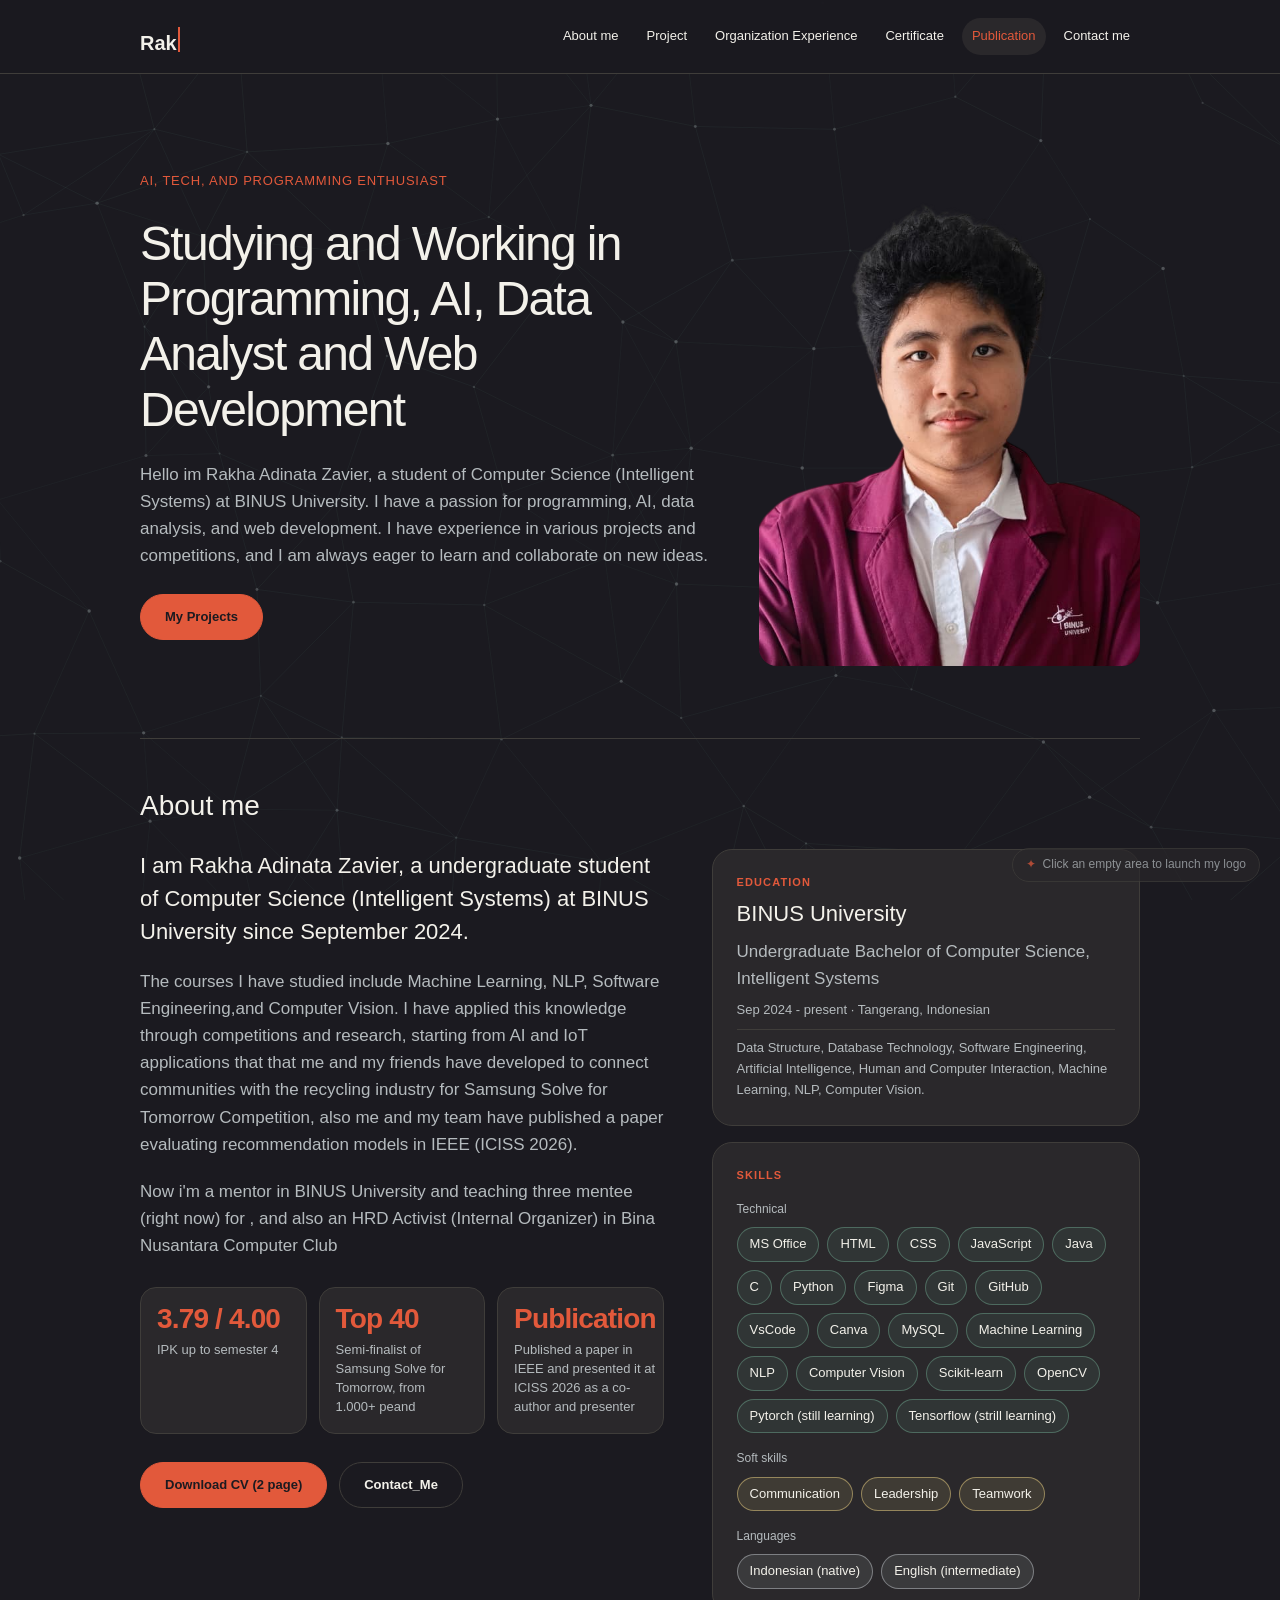
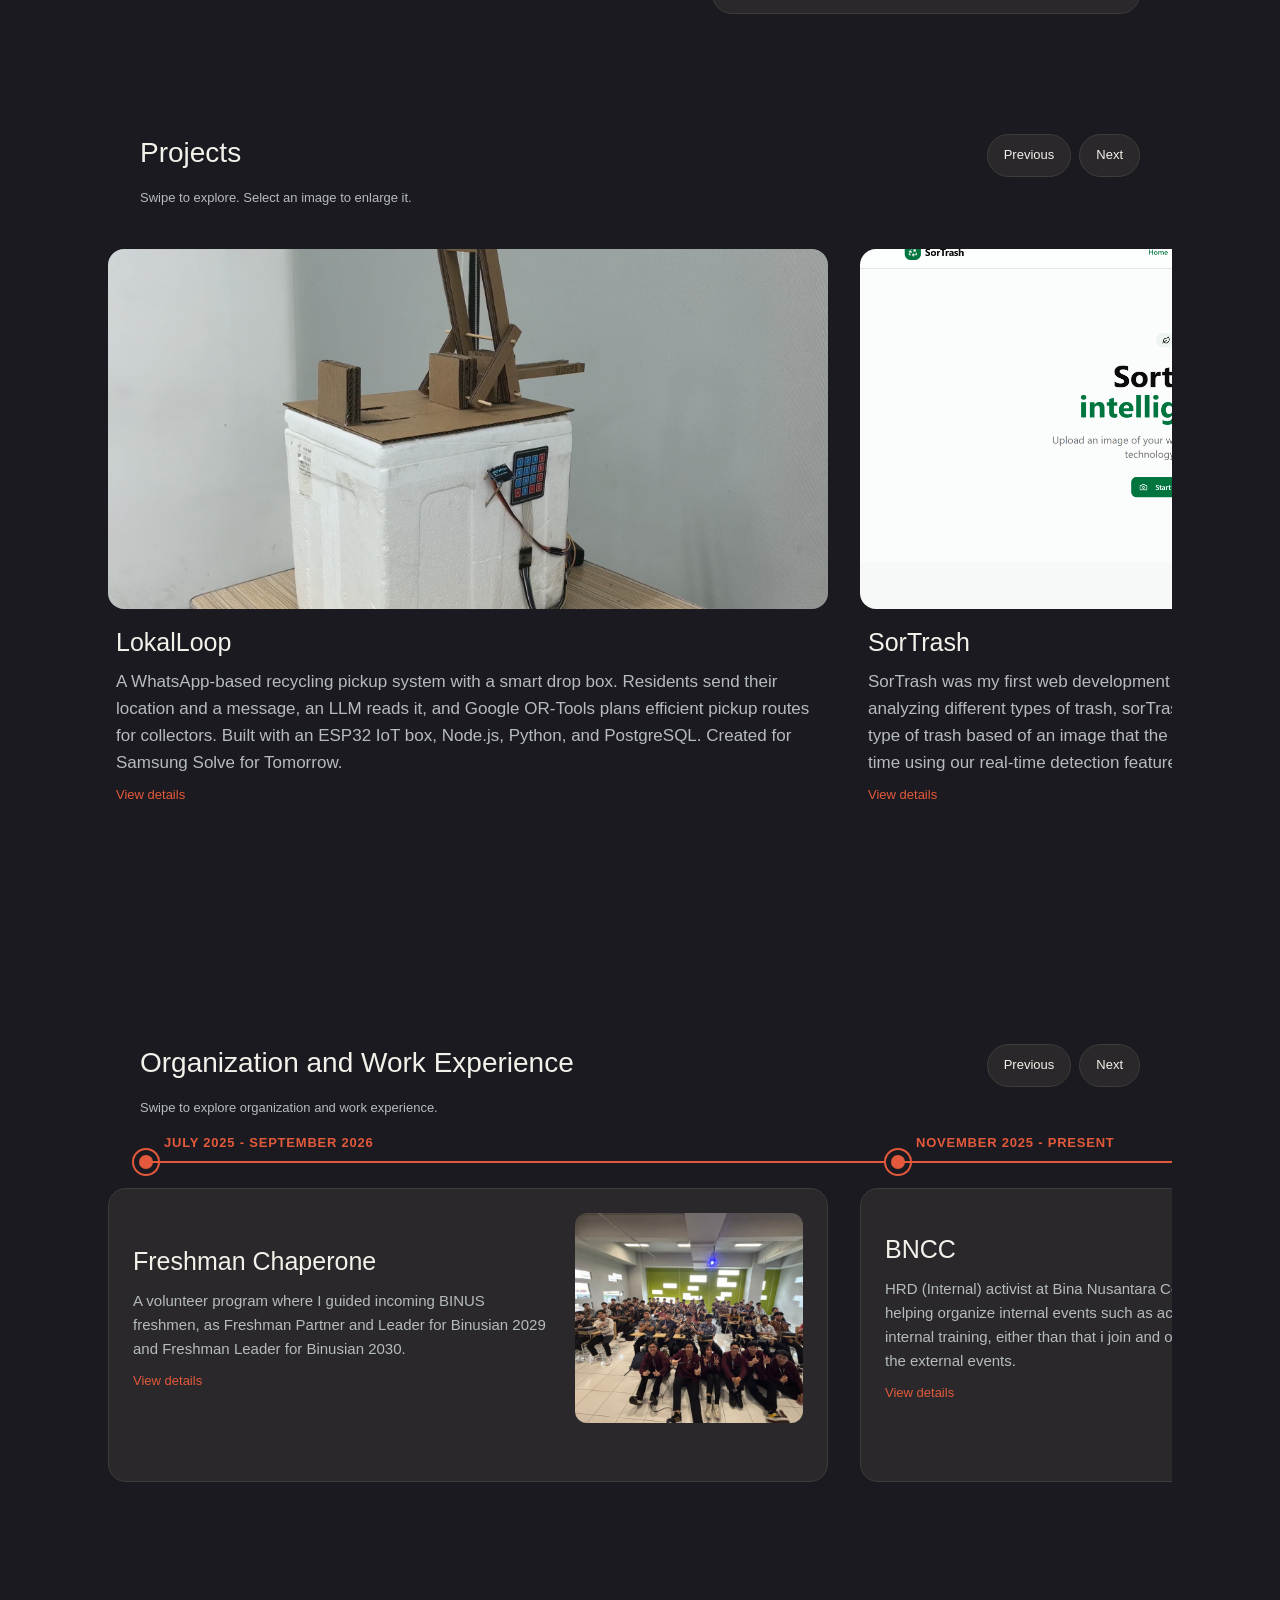
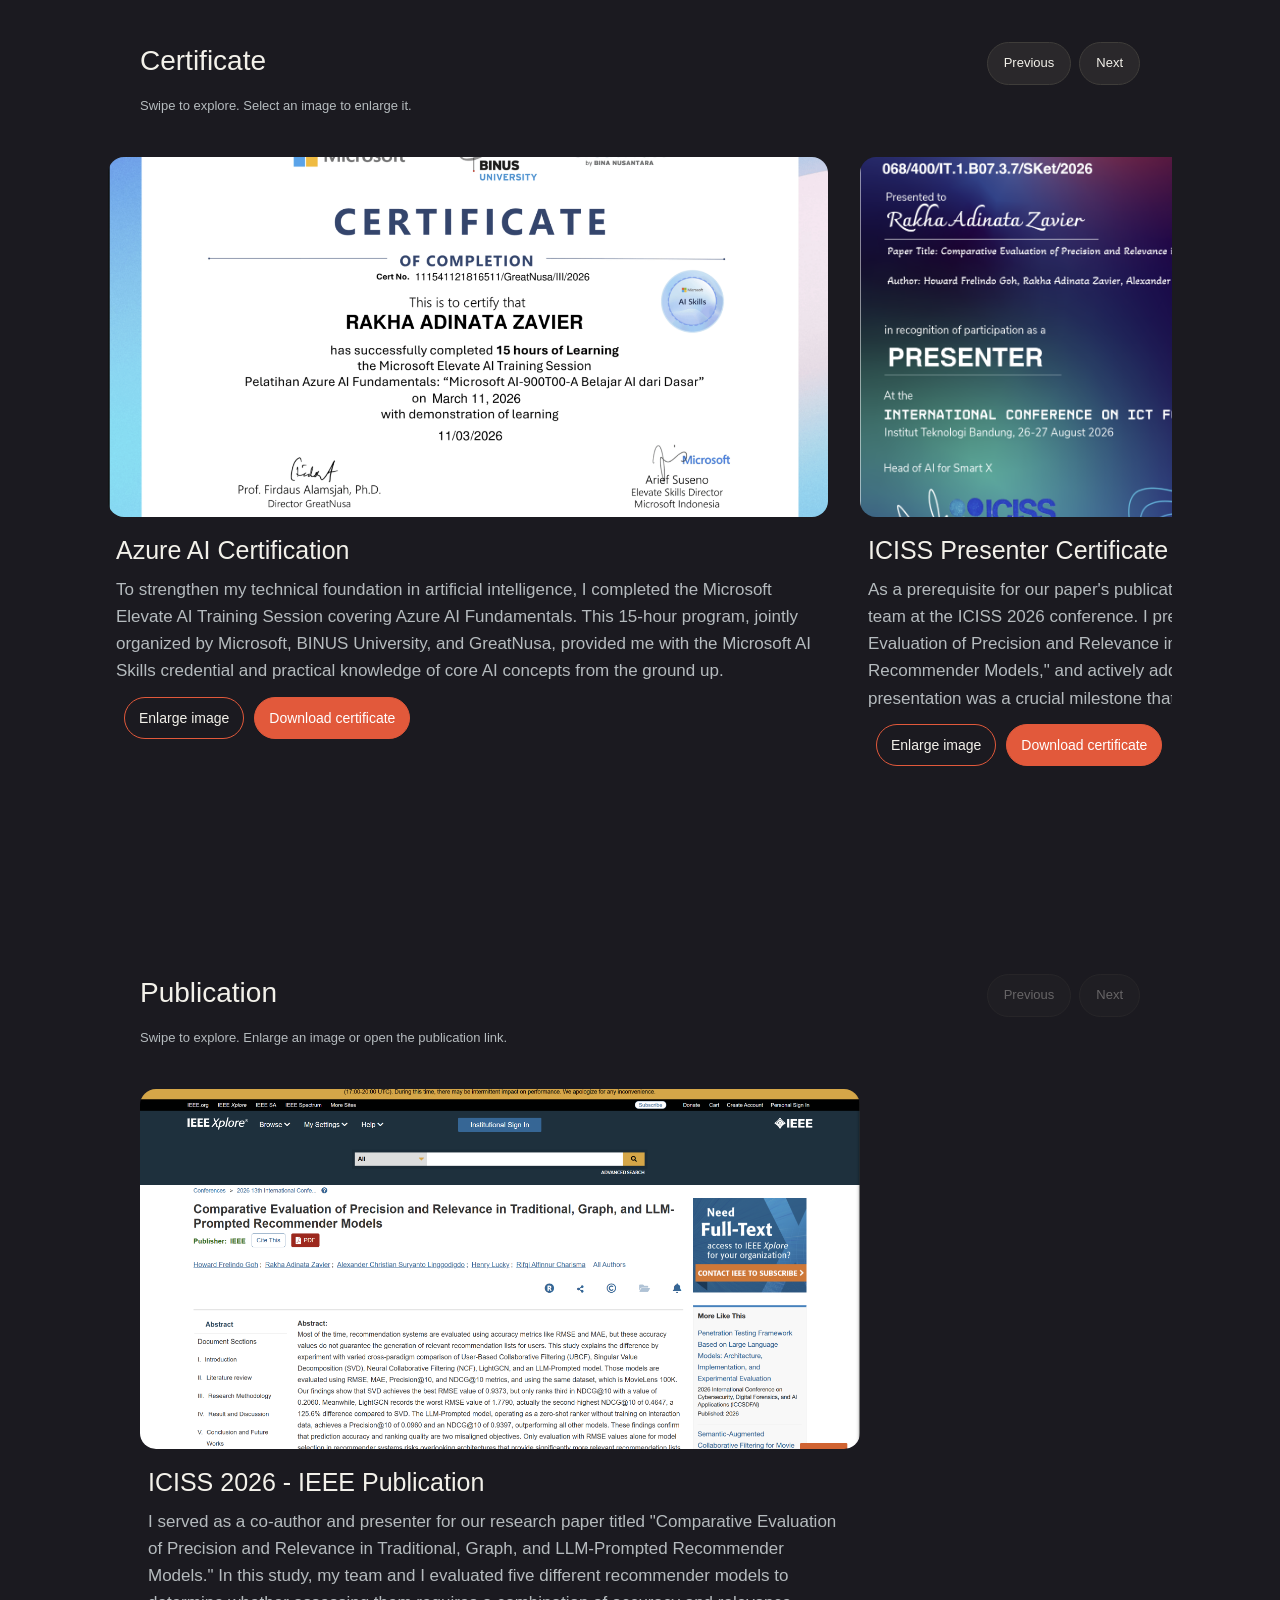
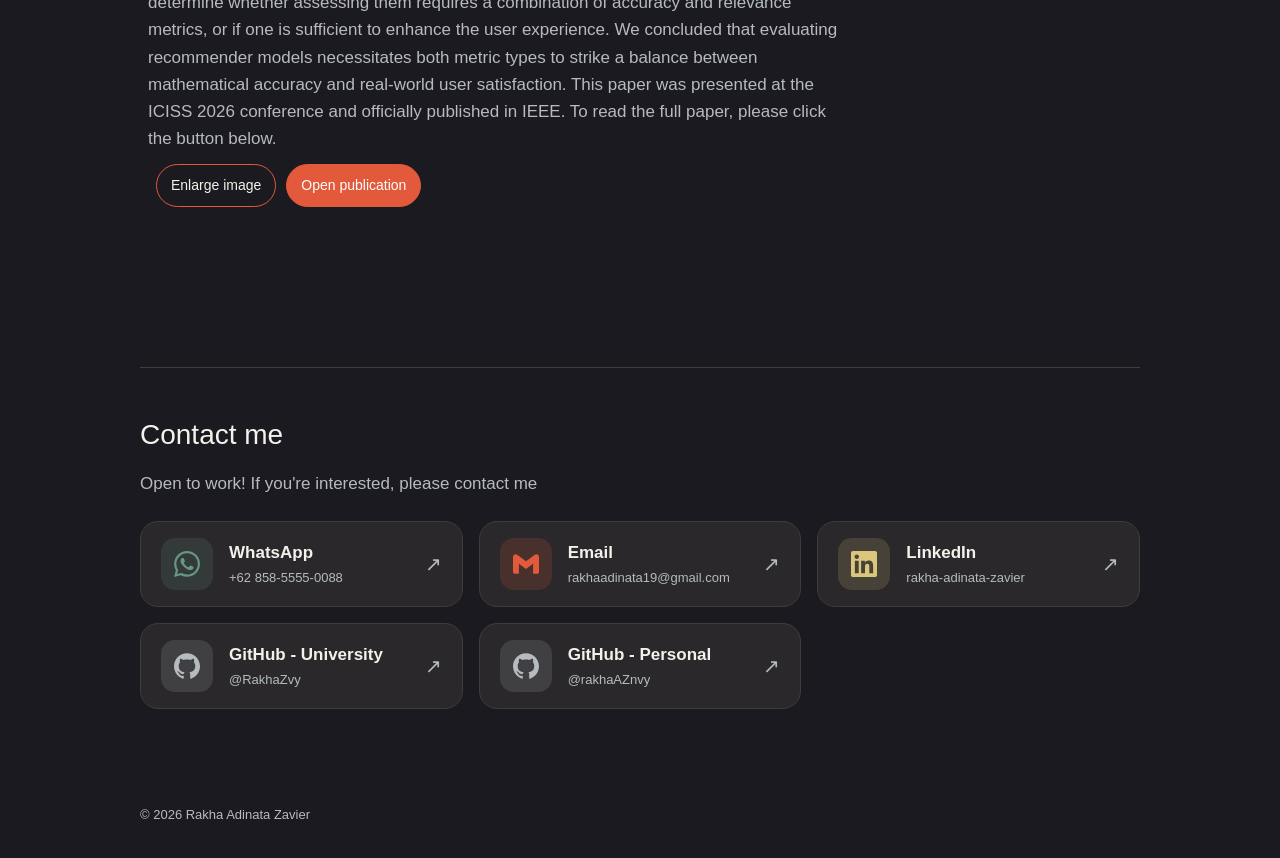
==== index.html @ 75a9d739 "Upload ulang file" ====
﻿<!doctype html>
<html lang="en">
  <head>
    <meta charset="utf-8" />
    <meta name="viewport" content="width=device-width,initial-scale=1" />
    <meta
      name="description"
      content="Frontend developer portfolio featuring projects, organizations, certificates, and publications."
    />
    <meta name="theme-color" content="#1b1a20" />
    <link rel="icon" type="image/png" href="assets/favicon.png" sizes="512x512" />
    <title>Rakha Adinata Zavier - Portfolio</title>
    <script>
      (function () {
        var r = document.documentElement;
        try {
          if (
            sessionStorage.getItem("portfolioLoader") === "1" &&
            !/[?&]loader\b/.test(location.search)
          ) {
            r.classList.add("no-loader");
            return;
          }
        } catch (e) {}
        r.classList.add("is-loading");
      })();
    </script>
    <noscript
      ><style>
        .loader {
          display: none;
        }
      </style></noscript
    >
    <link rel="stylesheet" href="css/index.css" />
    <link rel="stylesheet" href="css/grid-bg.css" />
    <link rel="stylesheet" href="css/loader.css" />
    <link rel="stylesheet" href="css/brand-typing.css" />
    <link rel="stylesheet" href="css/about-contact.css" />
    <link rel="stylesheet" href="css/logo-poof.css" />
    <script src="js/loader.js" defer></script>
    <script src="js/brand-typing.js" defer></script>
    <script src="js/index.js" defer></script>
    <script src="js/logo-poof.js" defer></script>
      <script src="js/neural-bg.js" defer></script>
  </head>
  <body>
    <div id="loader" class="loader" aria-label="Loading page">
      <div class="loader-inner">
        <div
          class="loader-track"
          role="progressbar"
          aria-valuemin="0"
          aria-valuemax="100"
          aria-valuenow="0"
        >
          <div class="loader-cat" aria-hidden="true">
            <svg viewBox="0 0 124 70" xmlns="http://www.w3.org/2000/svg">
              <path
                class="cat-tail"
                d="M26 38 C6 40 4 16 16 12"
                fill="none"
                stroke="#669782"
                stroke-width="7"
                stroke-linecap="round"
              />
        
              <rect
                class="cat-leg leg-a"
                x="34"
                y="48"
                width="7"
                height="20"
                rx="3.5"
                fill="#4a7563"
              />
              <rect
                class="cat-leg leg-b"
                x="72"
                y="48"
                width="7"
                height="20"
                rx="3.5"
                fill="#4a7563"
              />
              <g class="cat-body">
                <rect x="22" y="28" width="62" height="26" rx="13" fill="#669782" />
                <path
                  d="M40 29 v8 M50 29 v10 M60 29 v8"
                  stroke="#4a7563"
                  stroke-width="3"
                  stroke-linecap="round"
                />
                <polygon points="85,22 87,6 98,17" fill="#669782" />
                <polygon points="99,16 109,7 111,25" fill="#669782" />
                <polygon points="88,18 89,11 94,16" fill="#4a7563" />
                <circle cx="96" cy="32" r="15" fill="#669782" />
                <circle cx="101" cy="30" r="2.4" fill="#1b1a20" />
                <circle cx="101.8" cy="29.2" r="0.8" fill="#f3f1ea" />
                <circle cx="109" cy="35" r="1.8" fill="#e2593b" />
                <path
                  d="M108 37 L120 34 M108 39 L120 41"
                  stroke="#669782"
                  stroke-width="1.2"
                  stroke-linecap="round"
                />
              </g>
    
              <rect
                class="cat-leg leg-a"
                x="64"
                y="48"
                width="7"
                height="20"
                rx="3.5"
                fill="#669782"
              />
              <rect
                class="cat-leg leg-b"
                x="26"
                y="48"
                width="7"
                height="20"
                rx="3.5"
                fill="#669782"
              />
            </svg>
          </div>
          <div class="loader-fill"></div>
        </div>
        <p class="loader-meta">
          <span class="loader-text">Please Wait For Something Special</span>
          <span class="loader-percent">0%</span>
        </p>
      </div>
    </div>
    <header class="site-header">
      <nav class="nav container" aria-label="Main navigation">
        <a class="brand" href="index.html">Rakha Adinata Zavier Portfolio</a>
        <div class="nav-links">
          <a href="index.html#about">About me</a><a href="index.html#project">Project</a
          ><a href="index.html#organization">Organization Experience</a
          ><a href="index.html#certificate">Certificate</a
          ><a href="index.html#publication">Publication</a
          ><a href="index.html#contact">Contact me</a>
        </div>
      </nav>
    </header>
    <main class="container">
      <section class="intro">
        <div class="intro-layout">
          <div class="copy">
          <p class="eyebrow">AI, TECH, AND PROGRAMMING ENTHUSIAST</p>
          <h1>Studying and Working in Programming, AI, Data Analyst and Web Development</h1>
          <p>
            Hello im Rakha Adinata Zavier, a student of Computer Science (Intelligent Systems) at BINUS University. I have a passion for programming, AI, data analysis, and web development. I have experience in various projects and competitions, and I am always eager to learn and collaborate on new ideas.
          </p>
          <a class="button primary" href="#project">My Projects</a>
          </div>
          <img class="profile"
              src="assets/Profile.png"
              alt="Portrait of Rakha Adinata Zavier"
              loading="lazy"
              width="1400"
              height="933"
              draggable="false"
            />
        </div>
      </section>
      <section id="about" class="section about reveal">
        <h2>About me</h2>
        <div class="about-grid">
          <div class="about-copy">
            <p class="about-lead">
              I am Rakha Adinata Zavier, a undergraduate student of Computer Science (Intelligent Systems) at
              BINUS University since September 2024.
            </p>
            <p>
              The courses I have studied include Machine Learning, NLP, Software Engineering,and Computer Vision. I have applied this knowledge through competitions and research, starting from AI and IoT applications that
              that me and my friends have developed to connect communities with the recycling industry for Samsung Solve for Tomorrow Competition,
              also me and my team have published a paper evaluating recommendation models in IEEE (ICISS 2026).
            </p>
            <p>
              Now i'm a mentor in BINUS University and teaching three mentee (right now) for , and also an HRD Activist (Internal Organizer) in Bina Nusantara Computer Club
            </p>
            <ul class="about-stats">
              <li><strong>3.79 / 4.00</strong><span>IPK up to semester 4</span></li>
              <li>
                <strong>Top 40</strong
                ><span>Semi-finalist of Samsung Solve for Tomorrow, from 1.000+ peand</span>
              </li>
              <li>
                <strong>Publication</strong><span>Published a paper in IEEE and presented it at ICISS 2026 as a co-author and presenter</span>
              </li>
            </ul>
            <div class="about-actions">
              <a class="button primary" href="https://drive.google.com/file/d/1COvPogqOeuE_ceqVHlHadTnAyLFqrnm8/view?usp=sharing" download
                >Download CV (2 page)</a
              >
              <a class="button" href="#contact">Contact_Me</a>
            </div>
          </div>
          <div class="about-side">
            <article class="about-card">
              <p class="about-card-label">Education</p>
              <h3>BINUS University</h3>
              <p>Undergraduate Bachelor of Computer Science, Intelligent Systems</p>
              <p class="small">Sep 2024 - present · Tangerang, Indonesian</p>
              <p class="small about-courses">
                Data Structure, Database Technology, Software Engineering, Artificial Intelligence,
                Human and Computer Interaction, Machine Learning, NLP, Computer Vision.
              </p>
            </article>
            <article class="about-card">
              <p class="about-card-label">Skills</p>
              <div class="chip-group" style="--c: #669782">
                <p class="chip-title">Technical</p>
                <ul class="chips">
                  <li>MS Office</li>
                  <li>HTML</li>
                  <li>CSS</li>
                  <li>JavaScript</li>
                  <li>Java</li>
                  <li>C</li>
                  <li>Python</li>
                  <li>Figma</li>
                  <li>Git</li>
                  <li>GitHub</li>
                  <li>VsCode</li>
                  <li>Canva</li>
                  <li>MySQL</li>
                  <li>Machine Learning</li>
                  <li>NLP</li>
                  <li>Computer Vision</li>
                  <li>Scikit-learn</li>
                  <li>OpenCV</li>
                  <li>Pytorch (still learning)</li>
                  <li>Tensorflow (strill learning)</li>
                </ul>
              </div>
              <div class="chip-group" style="--c: #dcc57c">
                <p class="chip-title">Soft skills</p>
                <ul class="chips">
                  <li>Communication</li>
                  <li>Leadership</li>
                  <li>Teamwork</li>
                </ul>
              </div>
              <div class="chip-group" style="--c: #b5bbbe">
                <p class="chip-title">Languages</p>
                <ul class="chips">
                  <li>Indonesian (native)</li>
                  <li>English (intermediate)</li>
                </ul>
              </div>
            </article>
          </div>
        </div>
      </section>
      <section id="project" class="section slider reveal" aria-labelledby="project-title">
        <div class="section-heading">
          <div>
            <h2 id="project-title">Projects</h2>
            <p>Swipe to explore. Select an image to enlarge it.</p>
          </div>
          <div class="slider-controls">
            <button type="button" data-direction="-1" aria-label="Previous item in Project">
              Previous</button
            ><button type="button" data-direction="1" aria-label="Next item in Project">
              Next
            </button>
          </div>
        </div>
        <div class="track" tabindex="0" role="region" aria-label="Slider Project">
          <a class="card" href="project/LokalLoop.html"
            ><img
              src="assets/LokalLoop.png"
              alt="LokalLoop prototype smart waste drop box made from a foam cooler, with a keypad and sorting mechanism"
              loading="lazy"
              width="1400"
              height="933"
              draggable="false"
            />
            <div class="card-caption">
              <h3>LokalLoop</h3>
              <p>
                A WhatsApp-based recycling pickup system with a smart drop box. Residents send their location and a message, an LLM reads it, and Google OR-Tools plans efficient pickup routes for collectors. Built with an ESP32 IoT box, Node.js, Python, and PostgreSQL. Created for Samsung Solve for Tomorrow.
              </p>
              <span class="card-link">View details</span>
            </div></a
          ><a class="card" href="project/SorTrash.html"
            ><img
              src="assets/SorTrash.png"
              alt="SorTrash website home screen for its AI-powered waste classification app"
              loading="lazy"
              width="1400"
              height="933"
              draggable="false"
            />
            <div class="card-caption">
              <h3>SorTrash</h3>
              <p>
                SorTrash was my first web development project that uses pretrained AI model (YOLO) for analyzing different types of trash, sorTrash is a web-based application that could detect the type of trash based of an image that the user inputs or takes, and also can detect it in real time using our real-time detection features.
              </p>
              <span class="card-link">View details</span>
            </div></a
          ><a class="card" href="project/VisioAttend.html"
            ><img
              src="./assets/Attendance_System.png"
              alt="VisioAttend attendance system showing a webcam face-recognition window and attendance log"
              loading="lazy"
              width="1400"
              height="933"
              draggable="false"
            />
            <div class="card-caption">
              <h3>VisioAttend</h3>
              <p>
                VisioAttend is a desktop attendance system created for a computer vision course. It registers students, recognizes faces through a webcam, and records daily attendance. 
                It is built with Python, Tkinter, and OpenCV, using Haar Cascade for face detection and LBPH for face recognition.
              </p>
              <span class="card-link">View details</span>
            </div></a
          ><a class="card" href="project/CheckShop.html"
            ><img
              src="./assets/CheckShop.png"
              alt="CheckShop sentiment analysis dashboard showing model predictions and comparison charts"
              loading="lazy"
              width="1400"
              height="933"
              draggable="false"
            />
            <div class="card-caption">
              <h3>CheckShop</h3>
              <p>
                CheckShop was my first project to make a web with many NLP models and analyzing the NLP models to know which one model is the best for CheckShop, CheckShop is an Streamlit 
                website application that analyzes the sentiment of English online shop reviews using four models side by side: Logistic Regression, Naive Bayes, XGBoost, and a fine-tuned BERT. 
                After we analyze the models, the best result came from BERT with a macro F1-score of 94.4%.
              </p>
              <span class="card-link">View details</span>
            </div></a>
        </div>
      </section>
      <section id="organization" class="section slider reveal" aria-labelledby="organization-title">
        <div class="section-heading">
          <div>
            <h2 id="organization-title">Organization and Work Experience</h2>
            <p>Swipe to explore organization and work experience.</p>
          </div>
          <div class="slider-controls">
            <button
              type="button"
              data-direction="-1"
              aria-label="Previous item in Organization Experience"
            >
              Previous</button
            ><button
              type="button"
              data-direction="1"
              aria-label="Next item in Organization Experience"
            >
              Next
            </button>
          </div>
        </div>
        <div class="track org-timeline" tabindex="0" role="region" aria-label="Timeline Organization Experience">
          <a class="card org-entry" href="organization/Chaperone.html">
            <div class="org-entry-content"><span class="org-date">July 2025 - September 2026</span>
              <h3>Freshman Chaperone</h3><p>A volunteer program where I guided incoming BINUS freshmen, as Freshman Partner and
                Leader for Binusian 2029 and Freshman Leader for Binusian 2030.</p><span class="card-link">View details</span></div>
            <img
              src="assets/Freshman_Chaperone.jpeg"
              alt="Freshman Chaperone participants gathered in a classroom"
              loading="lazy"
              width="1400"
              height="933"
              draggable="false"
            />
          <a class="card org-entry" href="organization/BNCC.html">
            <div class="org-entry-content"><span class="org-date">November 2025 - Present</span>
              <h3>BNCC</h3><p>HRD (Internal) activist at Bina Nusantara Computer Club, helping organize internal events such as activist bonding and internal training, either than that i join and organizing some of the external events. </p><span class="card-link">View details</span></div>
            <img
              src="./assets/BNCC.jpg"
              alt="BNCC members gathered outdoors at night"
              loading="lazy"
              width="1400"
              height="933"
              draggable="false"
            />
          </a><a class="card org-entry" href="organization/Events.html">
            <div class="org-entry-content"><span class="org-date">November 2025 - Present</span>
              <h3>BNCC External Events</h3><p>Event committee and hosting work across IIT Challenge, BNCC TechDive, and BNCC TechUp.</p><span class="card-link">View details</span></div>
            <img
              src="/assets/Event.png"
              alt="BNCC event attendees gathered in a university auditorium"
              loading="lazy"
              width="1400"
              height="933"
              draggable="false"
            />
          </a><a class="card org-entry" href="organization/Sclass.html">
            <div class="org-entry-content"><span class="org-date">January 2026 - Present</span>
              <h3>Sclass Computer Science - UREEKA</h3><p>As a selected Computer Science student in the Sclass UREEKA track, I honed my web/app development and soft skills, leveraging this training to actively participate in multiple hackathons.</p><span class="card-link">View details</span></div>
            <img
              src="assets/Sclass.jpeg"
              alt="Sclass Computer Science students working together in a classroom"
              loading="lazy"
              width="1400"
              height="933"
              draggable="false"
            />
          </a><a class="card org-entry" href="organization/Mentor.html">
            <div class="org-entry-content"><span class="org-date">September 2026 - Present</span>
              <h3>Scholarship Mentor</h3><p>I was selected as a Scholarship Mentor at BINUS University, a role that provides me with a scholarship to help cover my tuition fees. Currently, I guide three mentees across various academic disciplines, offering personalized support to help them master specialized courses such as Speech Recognition, Compilation Techniques, and Algorithm and Programming.</p><span class="card-link">View details</span></div>
            <img
              src="assets/Mentor.jpeg"
              alt="Students taking part in a scholarship mentoring session"
              loading="lazy"
              width="1400"
              height="933"
              draggable="false"
            />
          </a>
        </div>
      </section>
      <section id="certificate" class="section slider reveal" aria-labelledby="certificate-title">
        <div class="section-heading">
          <div>
            <h2 id="certificate-title">Certificate</h2>
            <p>Swipe to explore. Select an image to enlarge it.</p>
          </div>
          <div class="slider-controls">
            <button type="button" data-direction="-1" aria-label="Previous item in Certificate">
              Previous</button
            ><button type="button" data-direction="1" aria-label="Next item in Certificate">
              Next
            </button>
          </div>
        </div>
        <div class="track" tabindex="0" role="region" aria-label="Slider Certificate">
          <article class="card certificate-card">
            <button class="certificate-zoom" type="button" aria-label="Enlarge Azure AI certificate image"><img
              src="./assets/AzureAi.png"
              alt="Microsoft Elevate AI Training Session certificate awarded to Rakha Adinata Zavier"
              loading="lazy"
              width="1400"
              height="933"
              draggable="false"
            /></button>
            <div class="card-caption">
              <h3>Azure AI Certification</h3>
              <p>
                To strengthen my technical foundation in artificial intelligence, I completed the Microsoft Elevate AI Training Session covering Azure AI Fundamentals. This 15-hour program, jointly organized by Microsoft, BINUS University, and GreatNusa, provided me with the Microsoft AI Skills credential and practical knowledge of core AI concepts from the ground up.
              </p>
              <div class="publication-actions"><button class="certificate-enlarge" type="button">Enlarge image</button><a class="publication-link" href="assets/Certificate_Azure_AI.pdf" download>Download certificate</a></div>
            </div>
          </article>
          <article class="card certificate-card">
            <button class="certificate-zoom" type="button" aria-label="Enlarge ICISS presenter certificate image"><img
              src="./assets/ICISS_Certificate.png"
              alt="ICISS 2026 certificate of appreciation recognizing Rakha Adinata Zavier as a presenter"
              loading="lazy"
              width="1400"
              height="933"
              draggable="false"
            /></button>
            <div class="card-caption">
              <h3>ICISS Presenter Certificate</h3>
              <p>
                As a prerequisite for our paper's publication, I had the honor of representing my research team at the ICISS 2026 conference. I presented our research paper, titled "Comparative Evaluation of Precision and Relevance in Traditional, Graph, and LLM-Prompted Recommender Models," and actively addressed inquiries during the Q&A session. This presentation was a crucial milestone that led to the successful publication of our work.
              </p>
              <div class="publication-actions"><button class="certificate-enlarge" type="button">Enlarge image</button><a class="publication-link" href="assets/ICISS 2026_Presenter_Certificate_RakhaAdinataZavier.pdf" download>Download certificate</a></div>
            </div>
          </article>
        </div>
      </section>
      <dialog class="certificate-lightbox" aria-label="Enlarged certificate">
        <button class="certificate-lightbox-close" type="button" aria-label="Close enlarged image">×</button>
        <img alt="" />
      </dialog>
      <section id="publication" class="section slider reveal" aria-labelledby="publication-title">
        <div class="section-heading">
          <div>
            <h2 id="publication-title">Publication</h2>
            <p>Swipe to explore. Enlarge an image or open the publication link.</p>
          </div>
          <div class="slider-controls">
            <button type="button" data-direction="-1" aria-label="Previous item in Publication">
              Previous</button
            ><button type="button" data-direction="1" aria-label="Next item in Publication">
              Next
            </button>
          </div>
        </div>
        <div class="track" tabindex="0" role="region" aria-label="Slider Publication">
          <article class="card publication-card">
            <button class="publication-zoom" type="button" aria-label="Enlarge IEEE Xplore publication screenshot"><img
              src="assets/ICISS_Publication.png"
              alt="IEEE Xplore page for the ICISS 2026 recommender models paper"
              loading="lazy"
              width="1400"
              height="933"
              draggable="false"
            /></button>
            <div class="card-caption">
              <h3>ICISS 2026 - IEEE Publication</h3>
              <p>
                I served as a co-author and presenter for our research paper titled "Comparative Evaluation of Precision and Relevance in Traditional, Graph, and LLM-Prompted Recommender Models." In this study, my team and I evaluated five different recommender models to determine whether assessing them requires a combination of accuracy and relevance metrics, or if one is sufficient to enhance the user experience. We concluded that evaluating recommender models necessitates both metric types to strike a balance between mathematical accuracy and real-world user satisfaction. This paper was presented at the ICISS 2026 conference and officially published in IEEE. To read the full paper, please click the button below.
              </p>
              <div class="publication-actions"><button class="publication-enlarge" type="button">Enlarge image</button><a class="publication-link" href="https://ieeexplore.ieee.org/document/11715414">Open publication</a></div>
            </div>
          </article>
        </div>
      </section>
      <section id="contact" class="section contact reveal">
        <h2>Contact me</h2>
        <p>Open to work! If you're interested, please contact me</p>
        <ul class="social-grid">
          <li>
            <a
              class="social"
              style="--c: #669782"
              href="https://wa.me/6285855550088"
              target="_blank"
              rel="noopener noreferrer"
              aria-label="WhatsApp: +62 858-5555-0088"
            >
              <span class="social-icon"
                ><svg viewBox="0 0 24 24" aria-hidden="true" focusable="false">
                  <path
                    d="M17.472 14.382c-.297-.149-1.758-.867-2.03-.967-.273-.099-.471-.148-.67.15-.197.297-.767.966-.94 1.164-.173.199-.347.223-.644.075-.297-.15-1.255-.463-2.39-1.475-.883-.788-1.48-1.761-1.653-2.059-.173-.297-.018-.458.13-.606.134-.133.298-.347.446-.52.149-.174.198-.298.298-.497.099-.198.05-.371-.025-.52-.075-.149-.669-1.612-.916-2.207-.242-.579-.487-.5-.669-.51-.173-.008-.371-.01-.57-.01-.198 0-.52.074-.792.372-.272.297-1.04 1.016-1.04 2.479 0 1.462 1.065 2.875 1.213 3.074.149.198 2.096 3.2 5.077 4.487.709.306 1.262.489 1.694.625.712.227 1.36.195 1.871.118.571-.085 1.758-.719 2.006-1.413.248-.694.248-1.289.173-1.413-.074-.124-.272-.198-.57-.347m-5.421 7.403h-.004a9.87 9.87 0 01-5.031-1.378l-.361-.214-3.741.982.998-3.648-.235-.374a9.86 9.86 0 01-1.51-5.26c.001-5.45 4.436-9.884 9.888-9.884 2.64 0 5.122 1.03 6.988 2.898a9.825 9.825 0 012.893 6.994c-.003 5.45-4.437 9.884-9.885 9.884m8.413-18.297A11.815 11.815 0 0012.05 0C5.495 0 .16 5.335.157 11.892c0 2.096.547 4.142 1.588 5.945L.057 24l6.305-1.654a11.882 11.882 0 005.683 1.448h.005c6.554 0 11.89-5.335 11.893-11.893a11.821 11.821 0 00-3.48-8.413Z"
                  /></svg
              ></span>
              <span class="social-text"
                ><strong>WhatsApp</strong><small>+62 858-5555-0088</small></span
              >
              <span class="social-arrow" aria-hidden="true">↗</span>
            </a>
          </li>
          <li>
            <a
              class="social"
              style="--c: #e2593b"
              href="mailto:rakhaadinata19@gmail.com"
              aria-label="Email: rakhaadinata19@gmail.com"
            >
              <span class="social-icon"
                ><svg viewBox="0 0 24 24" aria-hidden="true" focusable="false">
                  <path
                    d="M24 5.457v13.909c0 .904-.732 1.636-1.636 1.636h-3.819V11.73L12 16.64l-6.545-4.91v9.273H1.636A1.636 1.636 0 0 1 0 19.366V5.457c0-2.023 2.309-3.178 3.927-1.964L5.455 4.64 12 9.548l6.545-4.91 1.528-1.145C21.69 2.28 24 3.434 24 5.457z"
                  /></svg
              ></span>
              <span class="social-text"
                ><strong>Email</strong><small>rakhaadinata19@gmail.com</small></span
              >
              <span class="social-arrow" aria-hidden="true">↗</span>
            </a>
          </li>
          <li>
            <a
              class="social"
              style="--c: #dcc57c"
              href="https://www.linkedin.com/in/rakha-adinata-zavier"
              target="_blank"
              rel="noopener noreferrer"
              aria-label="LinkedIn: rakha-adinata-zavier"
            >
              <span class="social-icon"
                ><svg viewBox="0 0 24 24" aria-hidden="true" focusable="false">
                  <path
                    d="M20.447 20.452h-3.554v-5.569c0-1.328-.027-3.037-1.852-3.037-1.853 0-2.136 1.445-2.136 2.939v5.667H9.351V9h3.414v1.561h.046c.477-.9 1.637-1.85 3.37-1.85 3.601 0 4.267 2.37 4.267 5.455v6.286zM5.337 7.433c-1.144 0-2.063-.926-2.063-2.065 0-1.138.92-2.063 2.063-2.063 1.14 0 2.064.925 2.064 2.063 0 1.139-.925 2.065-2.064 2.065zm1.782 13.019H3.555V9h3.564v11.452zM22.225 0H1.771C.792 0 0 .774 0 1.729v20.542C0 23.227.792 24 1.771 24h20.451C23.2 24 24 23.227 24 22.271V1.729C24 .774 23.2 0 22.222 0h.003z"
                  /></svg
              ></span>
              <span class="social-text"
                ><strong>LinkedIn</strong><small>rakha-adinata-zavier</small></span
              >
              <span class="social-arrow" aria-hidden="true">↗</span>
            </a>
          </li>
          <li>
            <a
              class="social"
              style="--c: #b5bbbe"
              href="https://github.com/RakhaZvy"
              target="_blank"
              rel="noopener noreferrer"
              aria-label="GitHub: @RakhaZvy"
            >
              <span class="social-icon"
                ><svg viewBox="0 0 24 24" aria-hidden="true" focusable="false">
                  <path
                    d="M12 .297c-6.63 0-12 5.373-12 12 0 5.303 3.438 9.8 8.205 11.385.6.113.82-.258.82-.577 0-.285-.01-1.04-.015-2.04-3.338.724-4.042-1.61-4.042-1.61C4.422 18.07 3.633 17.7 3.633 17.7c-1.087-.744.084-.729.084-.729 1.205.084 1.838 1.236 1.838 1.236 1.07 1.835 2.809 1.305 3.495.998.108-.776.417-1.305.76-1.605-2.665-.3-5.466-1.332-5.466-5.93 0-1.31.465-2.38 1.235-3.22-.135-.303-.54-1.523.105-3.176 0 0 1.005-.322 3.3 1.23.96-.267 1.98-.399 3-.405 1.02.006 2.04.138 3 .405 2.28-1.552 3.285-1.23 3.285-1.23.645 1.653.24 2.873.12 3.176.765.84 1.23 1.91 1.23 3.22 0 4.61-2.805 5.625-5.475 5.92.42.36.81 1.096.81 2.22 0 1.606-.015 2.896-.015 3.286 0 .315.21.69.825.57C20.565 22.092 24 17.592 24 12.297c0-6.627-5.373-12-12-12"
                  /></svg
              ></span>
              <span class="social-text"><strong>GitHub - University</strong><small>@RakhaZvy</small></span>
              <span class="social-arrow" aria-hidden="true">↗</span>
            </a>
          </li>
          <li>
            <a
              class="social"
              style="--c: #b5bbbe"
              href="https://github.com/rakhaAZnvy"
              target="_blank"
              rel="noopener noreferrer"
              aria-label="GitHub: @rakhaAZnvy"
            >
              <span class="social-icon"
                ><svg viewBox="0 0 24 24" aria-hidden="true" focusable="false">
                  <path
                    d="M12 .297c-6.63 0-12 5.373-12 12 0 5.303 3.438 9.8 8.205 11.385.6.113.82-.258.82-.577 0-.285-.01-1.04-.015-2.04-3.338.724-4.042-1.61-4.042-1.61C4.422 18.07 3.633 17.7 3.633 17.7c-1.087-.744.084-.729.084-.729 1.205.084 1.838 1.236 1.838 1.236 1.07 1.835 2.809 1.305 3.495.998.108-.776.417-1.305.76-1.605-2.665-.3-5.466-1.332-5.466-5.93 0-1.31.465-2.38 1.235-3.22-.135-.303-.54-1.523.105-3.176 0 0 1.005-.322 3.3 1.23.96-.267 1.98-.399 3-.405 1.02.006 2.04.138 3 .405 2.28-1.552 3.285-1.23 3.285-1.23.645 1.653.24 2.873.12 3.176.765.84 1.23 1.91 1.23 3.22 0 4.61-2.805 5.625-5.475 5.92.42.36.81 1.096.81 2.22 0 1.606-.015 2.896-.015 3.286 0 .315.21.69.825.57C20.565 22.092 24 17.592 24 12.297c0-6.627-5.373-12-12-12"
                  /></svg
              ></span>
              <span class="social-text"><strong>GitHub - Personal</strong><small>@rakhaAZnvy</small></span>
              <span class="social-arrow" aria-hidden="true">↗</span>
            </a>
          </li>
        </ul>
      </section>
    </main>
    <footer class="container footer">© 2026 Rakha Adinata Zavier</footer>
  </body>
</html>
---- css/index.css ----
:root {
  --bg: #1b1a20;
  --surface: #2a282b;
  --text: #f3f1ea;
  --muted: #b5bbbe;
  --accent: #e2593b;
  --line: #3f3d3a;
  --nav-height: 110px;
  color-scheme: dark;
}
* {
  box-sizing: border-box;
}
html {
  scroll-behavior: smooth;
  scroll-padding-top: calc(var(--nav-height) + 24px);
}
body {
  margin: 0;
  background: var(--bg);
  color: var(--text);
  font-family: Arial, Helvetica, sans-serif;
  font-size: 17px;
  line-height: 1.6;
}
a {
  color: inherit;
  text-decoration: none;
}

button {
  font: inherit;
}
img {
  display: block;
  width: 100%;
  object-fit: cover;
}
button,
a {
  -webkit-tap-highlight-color: transparent;
}
a:focus-visible,
button:focus-visible,
.track:focus-visible {
  outline: 2px solid var(--accent);
  outline-offset: 6px;
}
.container {
  width: min(100% - 64px, 1000px);
  margin-inline: auto;
}
.site-header {
  position: sticky;
  top: 0;
  z-index: 20;
  background: rgba(27, 26, 32, 0.96);
  backdrop-filter: blur(18px);
  border-bottom: 1px solid var(--line);
}
.nav {
  display: flex;
  align-items: center;
  justify-content: space-between;
  gap: 24px;
  padding-block: 18px;
}
.brand {
  font-size: 20px;
  white-space: nowrap;
  font-weight: 600;
}
.brand span {
  color: var(--accent);
}
.nav-links {
  display: flex;
  flex-wrap: wrap;
  gap: 4px 8px;
}
.nav-links a {
  padding: 8px 10px;
  font-size: 13px;
  border-radius: 99px;
  transition:
    color 0.2s,
    background 0.2s;
}
.nav-links a:hover,
.nav-links a[aria-current] {
  color: var(--accent);
  background: var(--surface);
}
h1,
h2,
h3,
p {
  margin: 0;
}
h1 {
  font-size: 48px;
  line-height: 1.15;
  font-weight: 500;
  letter-spacing: -0.035em;
}
h2 {
  font-size: 28px;
  font-weight: 500;
  line-height: 1.35;
}
h3 {
  font-size: 25px;
  font-weight: 500;
  line-height: 1.4;
}
p {
  color: var(--muted);
}
.eyebrow {
  font-size: 13px;
  letter-spacing: 0.06em;
  color: var(--accent);
}
.intro {
  padding-block: 72px;
}
.intro .copy {
  min-width: 0;
  display: grid;
  gap: 24px;
}
.intro-layout {
  display: grid;
  grid-template-columns: minmax(0, 1.2fr) minmax(280px, 0.8fr);
  align-items: center;
  gap: 48px;
}
.profile {
  position: relative;
  z-index: 1;
  width: 100%;
  max-height: 520px;
  aspect-ratio: 4 / 5;
  object-fit: cover;
  border-radius: 18px;
  transform: translateY(0) scale(1);
  filter: drop-shadow(0 12px 24px rgba(226, 89, 59, 0));
  transition:
    transform 0.45s cubic-bezier(0.22, 1, 0.36, 1),
    filter 0.45s ease;
}
.profile:hover {
  transform: translateY(-8px) scale(1.025);
  filter: drop-shadow(0 16px 28px rgba(226, 89, 59, 0.3));
}
.button {
  display: inline-flex;
  justify-content: center;
  align-items: center;
  width: fit-content;
  padding: 12px 24px;
  border: 1px solid var(--line);
  border-radius: 99px;
  font-size: 13px;
  font-weight: 600;
  transition:
    transform 0.25s,
    box-shadow 0.25s;
}
.button.primary {
  background: var(--accent);
  border-color: var(--accent);
  color: var(--bg);
}
.button:hover {
  transform: scale(1.04);
  box-shadow: 0 0 18px #e2593b55;
}
.button:active {
  transform: scale(1.015);
}
.section {
  padding-block: 48px 72px;
  scroll-margin-top: 24px;
}
.about {
  border-top: 1px solid var(--line);
  display: grid;
  gap: 24px;
}
.section-heading {
  display: flex;
  align-items: flex-start;
  justify-content: space-between;
  gap: 24px;
}
.section-heading p {
  font-size: 13px;
  margin-top: 16px;
}
.slider-controls {
  display: flex;
  gap: 8px;
  flex-shrink: 0;
}
.slider-controls button {
  color: var(--text);
  background: var(--surface);
  border: 1px solid var(--line);
  border-radius: 99px;
  padding: 10px 16px;
  font-size: 13px;
  cursor: pointer;
  transition: background 0.2s;
}
.slider-controls button:hover {
  background: var(--line);
}
.slider-controls button:disabled {
  opacity: 0.35;
  cursor: not-allowed;
}
.track {
  display: flex;
  gap: 32px;
  overflow-x: auto;
  scroll-snap-type: x mandatory;
  padding: 40px 32px;
  margin: 0 -32px;
  scrollbar-width: thin;
  scrollbar-color: var(--line) transparent;
  cursor: grab;
  overscroll-behavior-x: contain;
  touch-action: pan-x pan-y;
}
.track.dragging {
  cursor: grabbing;
  scroll-snap-type: none;
  scroll-behavior: auto;
  user-select: none;
}
.card {
  flex: 0 0 min(720px, calc(100% - 16px));
  scroll-snap-align: start;
  display: grid;
  align-content: start;
  gap: 16px;
  border-radius: 16px;
  transition:
    transform 0.35s cubic-bezier(0.22, 1, 0.36, 1),
    box-shadow 0.35s;
  transform-origin: center;
}
.certificate-card {
  width: 100%;
  padding: 0;
  border: 0;
  color: inherit;
  background: transparent;
  font: inherit;
  text-align: left;
}
.certificate-card .certificate-zoom {
  display: block;
  width: 100%;
  padding: 0;
  border: 0;
  border-radius: 16px;
  background: transparent;
  cursor: zoom-in;
}
.certificate-card .certificate-zoom img {
  display: block;
  width: 100%;
}
.publication-card {
  min-width: 0;
}
.publication-card .publication-zoom {
  display: block;
  width: 100%;
  padding: 0;
  border: 0;
  border-radius: 16px;
  background: transparent;
  cursor: zoom-in;
}
.publication-card .publication-zoom img {
  display: block;
  width: 100%;
}
.publication-actions {
  display: flex;
  flex-wrap: wrap;
  gap: 10px;
  padding: 4px 8px 24px;
}
.publication-actions button,
.publication-actions a {
  display: inline-flex;
  align-items: center;
  justify-content: center;
  min-height: 40px;
  padding: 9px 14px;
  border: 1px solid var(--accent);
  border-radius: 999px;
  color: var(--text);
  background: transparent;
  font: inherit;
  font-size: 14px;
  text-decoration: none;
  cursor: pointer;
}
.publication-actions .publication-link {
  color: #fff;
  background: var(--accent);
}
.publication-actions button:hover,
.publication-actions a:hover,
.publication-actions button:focus-visible,
.publication-actions a:focus-visible {
  filter: brightness(1.15);
  outline: 2px solid currentColor;
  outline-offset: 3px;
}
.certificate-lightbox {
  position: fixed;
  width: min(94vw, 1400px);
  max-width: none;
  max-height: 94vh;
  padding: 48px 16px 16px;
  border: 1px solid rgba(255,255,255,.2);
  border-radius: 16px;
  color: inherit;
  background: #101010;
}
.certificate-lightbox::backdrop { background: rgba(0,0,0,.88); }
.certificate-lightbox img {
  display: block;
  width: 100%;
  max-height: calc(94vh - 80px);
  object-fit: contain;
}
.certificate-lightbox-close {
  position: absolute;
  top: 8px;
  right: 12px;
  border: 0;
  color: inherit;
  background: transparent;
  font-size: 32px;
  cursor: pointer;
}
.card:hover,
.card:focus-visible {
  transform: scale(1.025);
  box-shadow: 0 0 18px rgba(226, 89, 59, 0.5);
}
.card:active {
  transform: scale(1.015);
  box-shadow: 0 0 18px rgba(226, 89, 59, 0.6);
}
.card img {
  height: 360px;
  border-radius: 16px;
  pointer-events: none;
}
.card-caption {
  display: grid;
  gap: 8px;
  padding: 0 8px 24px;
}
.card-caption p {
  font-size: 17px;
}
.card-link {
  font-size: 13px;
  color: var(--accent);
}
.org-timeline {
  align-items: stretch;
  position: relative;
  padding-top: 70px;
}
.org-entry {
  position: relative;
  flex-basis: min(720px, calc(100% - 16px));
  grid-template-columns: minmax(0, 1fr) minmax(180px, 34%);
  align-items: center;
  gap: 28px;
  padding: 24px;
  border: 1px solid var(--line);
  border-radius: 18px;
  background: var(--surface);
}
.org-entry::before {
  content: "";
  position: absolute;
  top: -39px;
  left: 25px;
  width: 14px;
  height: 14px;
  border: 5px solid var(--bg);
  border-radius: 50%;
  background: var(--accent);
  box-shadow: 0 0 0 2px var(--accent);
}
.org-entry::after {
  content: "";
  position: absolute;
  top: -28px;
  left: 37px;
  width: calc(100% + 32px);
  height: 2px;
  background: var(--accent);
  pointer-events: none;
}
.org-entry:last-child::after { display: none; }
.org-entry-content { display: grid; align-content: center; gap: 10px; }
.org-entry-content p { font-size: 15px; }
.org-entry img { height: 210px; border-radius: 12px; }
.org-date {
  position: absolute;
  top: -56px;
  left: 55px;
  color: var(--accent);
  font-size: 13px;
  font-weight: 700;
  letter-spacing: 0.06em;
  text-transform: uppercase;
}
.contact {
  display: grid;
  gap: 16px;
  border-top: 1px solid var(--line);
}
.contact-email {
  font-size: 24px;
  overflow-wrap: anywhere;
  color: var(--accent);
}
.small {
  font-size: 13px;
}
.footer {
  padding-block: 24px 32px;
  color: var(--muted);
  font-size: 13px;
}
.detail {
  padding-block: 56px 72px;
  display: grid;
  gap: 24px;
}
.detail-cover {
  height: 440px;
  border-radius: 16px;
}
.detail-body {
  display: grid;
  gap: 24px;
  margin-block: 16px;
}
.detail-body h2 {
  margin-top: 16px;
}
.detail-body p {
  max-width: 100%;
}
.reveal {
  opacity: 1;
  transform: none;
}
.motion-ready .reveal {
  opacity: 0;
  transform: translateY(24px);
  transition:
    opacity 0.4s,
    transform 0.4s;
}
.motion-ready .reveal.is-visible {
  opacity: 1;
  transform: none;
  transition-duration: 0.7s;
  transition-timing-function: cubic-bezier(0.22, 1, 0.36, 1);
}
@media (max-width: 1000px) {
  .nav {
    align-items: flex-start;
    flex-direction: column;
    gap: 8px;
  }
  h1 {
    font-size: 38px;
  }
  .detail-cover {
    height: 360px;
  }
}
@media (max-width: 600px) {
  .container {
    width: calc(100% - 40px);
  }
  .nav {
    padding-block: 12px;
  }
  .nav-links {
    gap: 2px;
  }
  .nav-links a {
    font-size: 12px;
    padding: 6px 8px;
  }
  .intro {
    padding-block: 48px;
  }
  .intro-layout {
    grid-template-columns: 1fr;
    gap: 32px;
  }
  .profile {
    width: min(100%, 420px);
    max-height: 360px;
    aspect-ratio: 4 / 3;
    justify-self: center;
  }
  h1 {
    font-size: 30px;
  }
  h2 {
    font-size: 26px;
  }
  h3 {
    font-size: 23px;
  }
  .section {
    padding-block: 40px 48px;
  }
  .section-heading {
    flex-direction: column;
    gap: 16px;
  }
  .track {
    gap: 24px;
    padding: 32px 20px;
    margin: 0 -20px;
  }
  .card {
    flex-basis: calc(100% - 8px);
  }
  .card img {
    height: 220px;
  }
  .org-entry { grid-template-columns: 1fr; gap: 18px; padding: 18px; }
  .org-entry::before { left: 19px; }
  .org-entry::after { left: 31px; width: calc(100% + 24px); }
  .org-date { left: 49px; top: -56px; }
  .org-entry img { height: 180px; grid-row: 1; }
  .detail {
    padding-block: 32px 48px;
  }
  .detail-cover {
    height: 240px;
  }
  .contact-email {
    font-size: 20px;
  }
}
@media (prefers-reduced-motion: reduce) {
  html {
    scroll-behavior: auto;
  }
  *,
  *::before,
  *::after {
    transition: none !important;
    animation: none !important;
  }
  .motion-ready .reveal {
    opacity: 1;
    transform: none;
  }
  .card:hover,
  .card:active,
  .button:hover,
  .profile:hover {
    transform: none;
  }
}
---- css/grid-bg.css ----
:root {
  --neural-bg: #1b1a20;
}

html {
  min-height: 100%;
  background: var(--neural-bg);
}

body {
  position: relative;
  isolation: isolate;
  min-height: 100vh;
  background: transparent !important;
}

.neural-background {
  position: fixed;
  inset: 0;
  z-index: -1;
  width: 100%;
  height: 100%;
  pointer-events: none;
}

@media (prefers-reduced-motion: reduce) {
  .neural-background {
    opacity: 0.65;
  }
}
---- css/loader.css ----
/* Loading screen — kucing hijau yang jalan mengisi progress bar */
html.is-loading {
  overflow: hidden;
}
html.no-loader .loader {
  display: none;
}

.loader {
  position: fixed;
  inset: 0;
  z-index: 9999;
  display: grid;
  place-items: center;
  background: var(--bg, #1b1a20);
  color: var(--text, #f3f1ea);
  transition:
    opacity 0.6s ease,
    visibility 0.6s ease;
}
.loader.done {
  opacity: 0;
  visibility: hidden;
  pointer-events: none;
}

/* Grid latar loader (sama dengan background situs) */
.loader::before {
  content: "";
  position: absolute;
  inset: 0;
  pointer-events: none;
  background-image:
    linear-gradient(rgba(181, 187, 190, 0.07) 1px, transparent 1px),
    linear-gradient(90deg, rgba(181, 187, 190, 0.07) 1px, transparent 1px);
  background-size: 56px 56px;
  -webkit-mask-image: radial-gradient(ellipse 80% 70% at 50% 50%, #000 20%, transparent 100%);
  mask-image: radial-gradient(ellipse 80% 70% at 50% 50%, #000 20%, transparent 100%);
  animation: loader-grid 14s linear infinite;
}

.loader-inner {
  position: relative;
  display: grid;
  gap: 14px;
  justify-items: center;
  width: 100%;
}

.loader-track {
  position: relative;
  width: min(420px, 74vw);
  height: 10px;
  margin-top: 56px; /* ruang untuk kucing di atas bar */
  border: 1px solid var(--line, #3f3d3a);
  border-radius: 999px;
  background: var(--surface, #2a282b);
}
.loader-fill {
  width: calc(var(--p, 0) * 1%);
  height: 100%;
  border-radius: inherit;
  background: var(--accent, #e2593b);
  box-shadow: 0 0 14px rgba(226, 89, 59, 0.55);
}

/* Kucing */
.loader-cat {
  position: absolute;
  bottom: calc(100% - 2px);
  left: calc(var(--p, 0) * 1%);
  width: 96px;
  transform: translateX(-45%);
  will-change: left;
}
.loader-cat svg {
  display: block;
  width: 100%;
  height: auto;
  overflow: visible;
}

.cat-body {
  animation: cat-bob 0.25s ease-in-out infinite alternate;
}
.cat-tail {
  transform-origin: 26px 38px;
  animation: cat-tail 0.6s ease-in-out infinite alternate;
}
.cat-leg {
  transform-box: fill-box;
  transform-origin: 50% 8%;
}
.leg-a {
  animation: cat-step 0.5s ease-in-out infinite alternate;
}
.leg-b {
  animation: cat-step 0.5s ease-in-out infinite alternate-reverse;
}

.loader-meta {
  display: flex;
  justify-content: space-between;
  gap: 16px;
  width: min(420px, 74vw);
  margin: 0;
  color: var(--muted, #b5bbbe);
  font-size: 14px;
  letter-spacing: 0.04em;
}
.loader-percent {
  color: var(--accent, #e2593b);
  font-variant-numeric: tabular-nums;
}
.loader-text.is-ready {
  color: var(--accent, #e2593b);
  animation: loader-ready 0.55s cubic-bezier(0.22, 1, 0.36, 1) both;
}

html.page-entering .site-header {
  animation: page-enter-down 0.65s cubic-bezier(0.22, 1, 0.36, 1) both;
}
html.page-entering body > main {
  animation: page-enter-up 0.8s 0.08s cubic-bezier(0.22, 1, 0.36, 1) both;
}
html.page-entering body > .footer {
  animation: page-enter-up 0.65s 0.16s cubic-bezier(0.22, 1, 0.36, 1) both;
}

@keyframes loader-ready {
  from {
    opacity: 0;
    transform: translateY(10px) scale(0.92);
  }
  to {
    opacity: 1;
    transform: translateY(0) scale(1);
  }
}
@keyframes page-enter-down {
  from {
    opacity: 0;
    transform: translateY(-14px);
  }
  to {
    opacity: 1;
    transform: translateY(0);
  }
}
@keyframes page-enter-up {
  from {
    opacity: 0;
    transform: translateY(18px);
  }
  to {
    opacity: 1;
    transform: translateY(0);
  }
}

@keyframes cat-step {
  from {
    transform: rotate(-30deg);
  }
  to {
    transform: rotate(30deg);
  }
}
@keyframes cat-bob {
  from {
    transform: translateY(0);
  }
  to {
    transform: translateY(-2px);
  }
}
@keyframes cat-tail {
  from {
    transform: rotate(-10deg);
  }
  to {
    transform: rotate(12deg);
  }
}
@keyframes loader-grid {
  to {
    background-position: 56px 56px;
  }
}

@media (prefers-reduced-motion: reduce) {
  html.page-entering .site-header,
  html.page-entering body > main,
  html.page-entering body > .footer,
  .loader-text.is-ready {
    animation: none;
  }
  .loader::before,
  .cat-body,
  .cat-tail,
  .cat-leg {
    animation: none;
  }
  .loader {
    transition-duration: 0.2s;
  }
}
---- css/brand-typing.css ----
.brand-typed-name {
  display: inline-block;
  overflow: hidden;
  vertical-align: bottom;
  font-style: normal;
  white-space: nowrap;
}
.brand-typed-content {
  display: block;
  overflow: hidden;
  height: 1.25em;
  border-right: 2px solid var(--accent);
  font-weight: inherit;
  white-space: nowrap;
  animation: brand-caret 0.75s steps(1, end) infinite;
}
@keyframes brand-caret {
  50% {
    border-color: transparent;
  }
}
@media (prefers-reduced-motion: reduce) {
  .brand-typed-content {
    animation: none;
  }
}
---- css/about-contact.css ----
/* About me (dari CV) + Contact dengan ikon sosial media */

/* ---------- About ---------- */
.about-grid {
  display: grid;
  grid-template-columns: minmax(0, 1.1fr) minmax(0, 0.9fr);
  gap: 48px;
  align-items: start;
}
.about-copy {
  display: grid;
  gap: 20px;
}
.about-lead {
  font-size: 22px;
  line-height: 1.5;
  color: var(--text);
}
.about-stats {
  display: grid;
  grid-template-columns: repeat(3, minmax(0, 1fr));
  gap: 12px;
  margin: 8px 0 0;
  padding: 0;
  list-style: none;
}
.about-stats li {
  display: grid;
  gap: 6px;
  align-content: start;
  padding: 16px;
  border: 1px solid var(--line);
  border-radius: 16px;
  background: var(--surface);
  transition:
    transform 0.3s cubic-bezier(0.22, 1, 0.36, 1),
    border-color 0.3s;
}
.about-stats li:hover {
  transform: translateY(-4px);
  border-color: var(--accent);
}
.about-stats strong {
  font-size: 28px;
  line-height: 1.1;
  letter-spacing: -0.03em;
  color: var(--accent);
}
.about-stats span {
  font-size: 13px;
  line-height: 1.45;
  color: var(--muted);
}
.about-actions {
  display: flex;
  flex-wrap: wrap;
  gap: 12px;
  margin-top: 8px;
}
.about-side {
  display: grid;
  gap: 16px;
}
.about-card {
  display: grid;
  gap: 8px;
  padding: 24px;
  border: 1px solid var(--line);
  border-radius: 20px;
  background: var(--surface);
}
.about-card-label {
  font-size: 11px;
  font-weight: 600;
  letter-spacing: 0.1em;
  text-transform: uppercase;
  color: var(--accent);
}
.about-card h3 {
  font-size: 22px;
}
.about-courses {
  padding-top: 8px;
  border-top: 1px solid var(--line);
}
.chip-group {
  display: grid;
  gap: 8px;
  margin-top: 8px;
}
.chip-title {
  font-size: 12px;
  color: var(--muted);
}
.chips {
  display: flex;
  flex-wrap: wrap;
  gap: 8px;
  margin: 0;
  padding: 0;
  list-style: none;
}
.chips li {
  padding: 6px 12px;
  border: 1px solid color-mix(in srgb, var(--c) 55%, transparent);
  border-radius: 99px;
  background: color-mix(in srgb, var(--c) 12%, transparent);
  color: var(--text);
  font-size: 13px;
  transition:
    background 0.25s,
    color 0.25s,
    transform 0.25s;
}
.chips li:hover {
  background: var(--c);
  color: var(--bg);
  transform: translateY(-2px);
}

/* ---------- Contact ---------- */
.social-grid {
  display: grid;
  grid-template-columns: repeat(auto-fit, minmax(260px, 1fr));
  gap: 16px;
  margin: 8px 0 0;
  padding: 0;
  list-style: none;
}
.social {
  display: flex;
  align-items: center;
  gap: 16px;
  padding: 16px 20px;
  border: 1px solid var(--line);
  border-radius: 18px;
  background: var(--surface);
  transition:
    transform 0.35s cubic-bezier(0.22, 1, 0.36, 1),
    border-color 0.3s,
    box-shadow 0.35s;
}
.social:hover,
.social:focus-visible {
  transform: translateY(-5px);
  border-color: var(--c);
  box-shadow: 0 10px 30px color-mix(in srgb, var(--c) 28%, transparent);
}
.social-icon {
  display: grid;
  place-items: center;
  flex-shrink: 0;
  width: 52px;
  height: 52px;
  border-radius: 14px;
  background: color-mix(in srgb, var(--c) 16%, transparent);
  color: var(--c);
  transition:
    background 0.3s,
    color 0.3s,
    transform 0.35s cubic-bezier(0.22, 1, 0.36, 1);
}
.social-icon svg {
  width: 26px;
  height: 26px;
  fill: currentColor;
}
.social:hover .social-icon {
  background: var(--c);
  color: var(--bg);
  transform: rotate(-8deg) scale(1.06);
}
.social-text {
  display: grid;
  min-width: 0;
  gap: 2px;
}
.social-text strong {
  font-size: 17px;
  font-weight: 600;
}
.social-text small {
  font-size: 13px;
  color: var(--muted);
  overflow-wrap: anywhere;
}
.social-arrow {
  margin-left: auto;
  color: var(--muted);
  font-size: 20px;
  transition:
    transform 0.3s,
    color 0.3s;
}
.social:hover .social-arrow {
  color: var(--c);
  transform: translate(3px, -3px);
}

@media (max-width: 1000px) {
  .about-grid {
    grid-template-columns: minmax(0, 1fr);
    gap: 32px;
  }
}
@media (max-width: 600px) {
  .about-lead {
    font-size: 19px;
  }
  .about-stats {
    grid-template-columns: minmax(0, 1fr);
  }
  .about-stats li {
    grid-template-columns: 92px minmax(0, 1fr);
    align-items: center;
    gap: 12px;
  }
  .social-grid {
    grid-template-columns: minmax(0, 1fr);
  }
}
@media (prefers-reduced-motion: reduce) {
  .about-stats li:hover,
  .chips li:hover,
  .social:hover,
  .social:hover .social-icon,
  .social:hover .social-arrow {
    transform: none;
  }
}
---- css/logo-poof.css ----
.logo-poof-hint {
  position: fixed;
  z-index: 90;
  right: 20px;
  bottom: 18px;
  padding: 8px 13px;
  border: 1px solid #3f3d3a;
  border-radius: 999px;
  background: #2a282bef;
  color: #b5bbbe;
  font: 12px/1.3 Arial, Helvetica, sans-serif;
  pointer-events: none;
  opacity: 0.72;
}
.logo-poof-hint::before {
  content: "✦";
  margin-right: 7px;
  color: #e2593b;
}
.logo-poof {
  position: fixed;
  z-index: 100;
  width: 92px;
  height: 92px;
  pointer-events: none;
  transform: translate(-50%, -50%);
  animation: logo-flight var(--flight-time) cubic-bezier(0.42, 0, 0.58, 1) forwards;
  will-change: transform, opacity;
}
.logo-poof img {
  position: absolute;
  z-index: 1;
  inset: 0;
  width: 100%;
  height: 100%;
  object-fit: contain;
  filter: drop-shadow(0 5px 14px rgba(226, 89, 59, 0.62));
  animation: logo-spin var(--flight-time) linear forwards;
}
.logo-poof-ring {
  position: absolute;
  z-index: 0;
  inset: 18%;
  border: 3px solid rgba(255, 194, 116, 0.9);
  border-radius: 50%;
  box-shadow: 0 0 18px rgba(226, 89, 59, 0.65);
  animation: ring-burst 560ms ease-out forwards;
}
.logo-poof-smoke {
  position: absolute;
  top: 50%;
  left: 50%;
  width: 42px;
  height: 42px;
  border-radius: 50%;
  background: radial-gradient(circle, rgba(246, 239, 229, 0.8), rgba(195, 187, 184, 0.48) 48%, rgba(226, 89, 59, 0.2) 70%, transparent 78%);
  filter: blur(6px);
  opacity: 0;
  transform: translate(-50%, -50%) scale(0.2);
  animation: smoke-poof 980ms ease-out var(--smoke-delay) forwards;
}
.logo-poof-spark {
  position: absolute;
  top: 50%;
  left: 50%;
  width: 9px;
  height: 15px;
  background: linear-gradient(#fff2bb, #f08a48);
  clip-path: polygon(50% 0, 66% 36%, 100% 50%, 65% 64%, 50% 100%, 35% 64%, 0 50%, 35% 36%);
  filter: drop-shadow(0 0 5px #f08a48);
  opacity: 0;
  animation: spark-burst 720ms ease-out var(--spark-delay) forwards;
}
@keyframes logo-flight {
  0% {
    opacity: 0;
    transform: translate(-50%, -50%) scale(0.2);
  }
  10% {
    opacity: 1;
    transform: translate(-50%, -50%) scale(1.05);
  }
  19% {
    opacity: 1;
    transform: translate(calc(-50% + var(--dx-short)), calc(-50% + var(--dy-short))) scale(1);
  }
  96% {
    opacity: 1;
  }
  100% {
    opacity: 0;
    transform: translate(calc(-50% + var(--dx)), calc(-50% + var(--dy))) scale(0.58);
  }
}
@keyframes logo-spin {
  0% {
    transform: scale(0.15) rotate(-35deg);
  }
  9% {
    transform: scale(1.28) rotate(130deg);
  }
  16% {
    transform: scale(0.96) rotate(245deg);
  }
  21% {
    transform: scale(1) rotate(360deg);
  }
  100% {
    transform: scale(0.5) rotate(var(--spin));
  }
}
@keyframes ring-burst {
  0% {
    opacity: 1;
    transform: scale(0.25);
  }
  100% {
    opacity: 0;
    transform: scale(2.6);
  }
}
@keyframes smoke-poof {
  0% {
    opacity: 0;
    transform: translate(-50%, -50%) scale(0.2);
  }
  22% {
    opacity: 0.85;
  }
  100% {
    opacity: 0;
    transform: translate(calc(-50% + var(--smoke-x)), calc(-50% + var(--smoke-y))) scale(var(--smoke-size));
  }
}
@keyframes spark-burst {
  0% {
    opacity: 0;
    transform: translate(-50%, -50%) scale(0.2) rotate(0);
  }
  18% {
    opacity: 1;
  }
  100% {
    opacity: 0;
    transform: translate(calc(-50% + var(--spark-x)), calc(-50% + var(--spark-y))) scale(0.35) rotate(240deg);
  }
}
@media (prefers-reduced-motion: reduce) {
  .logo-poof,
  .logo-poof-hint {
    display: none;
  }
}
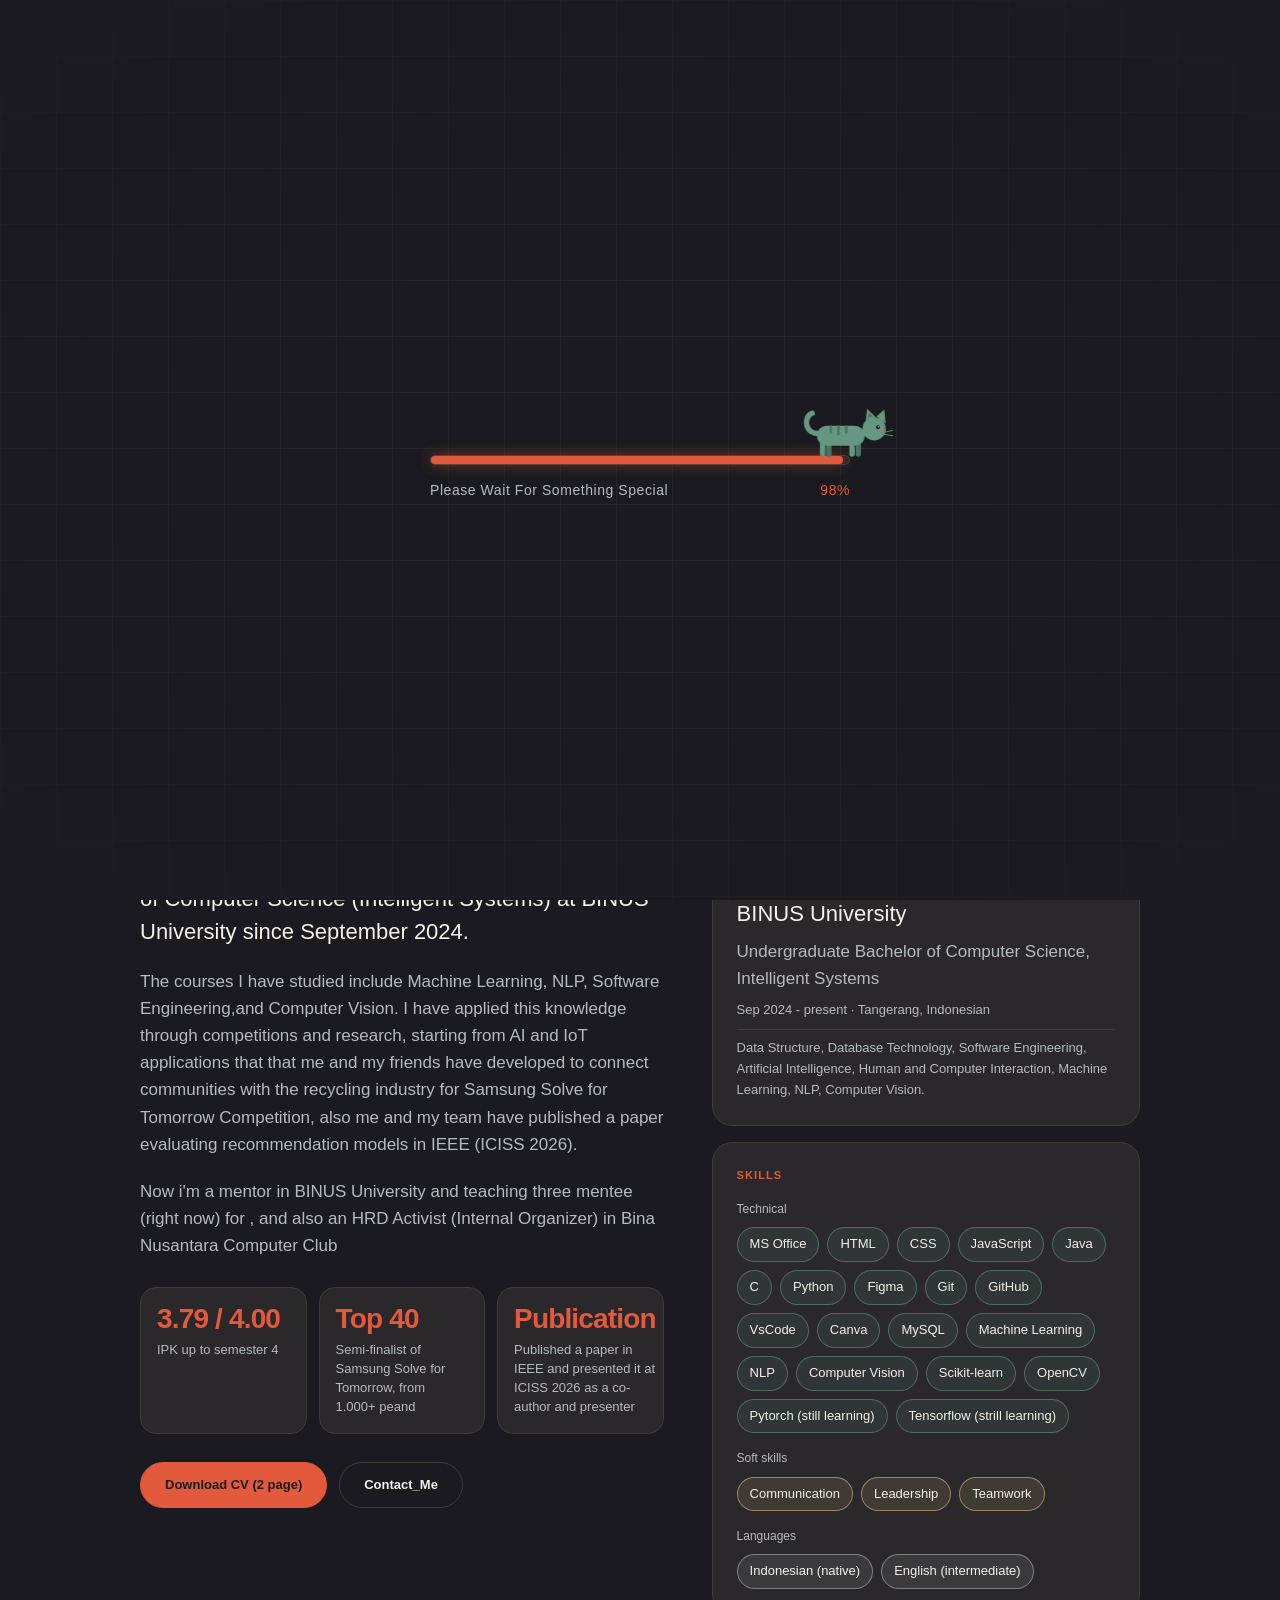
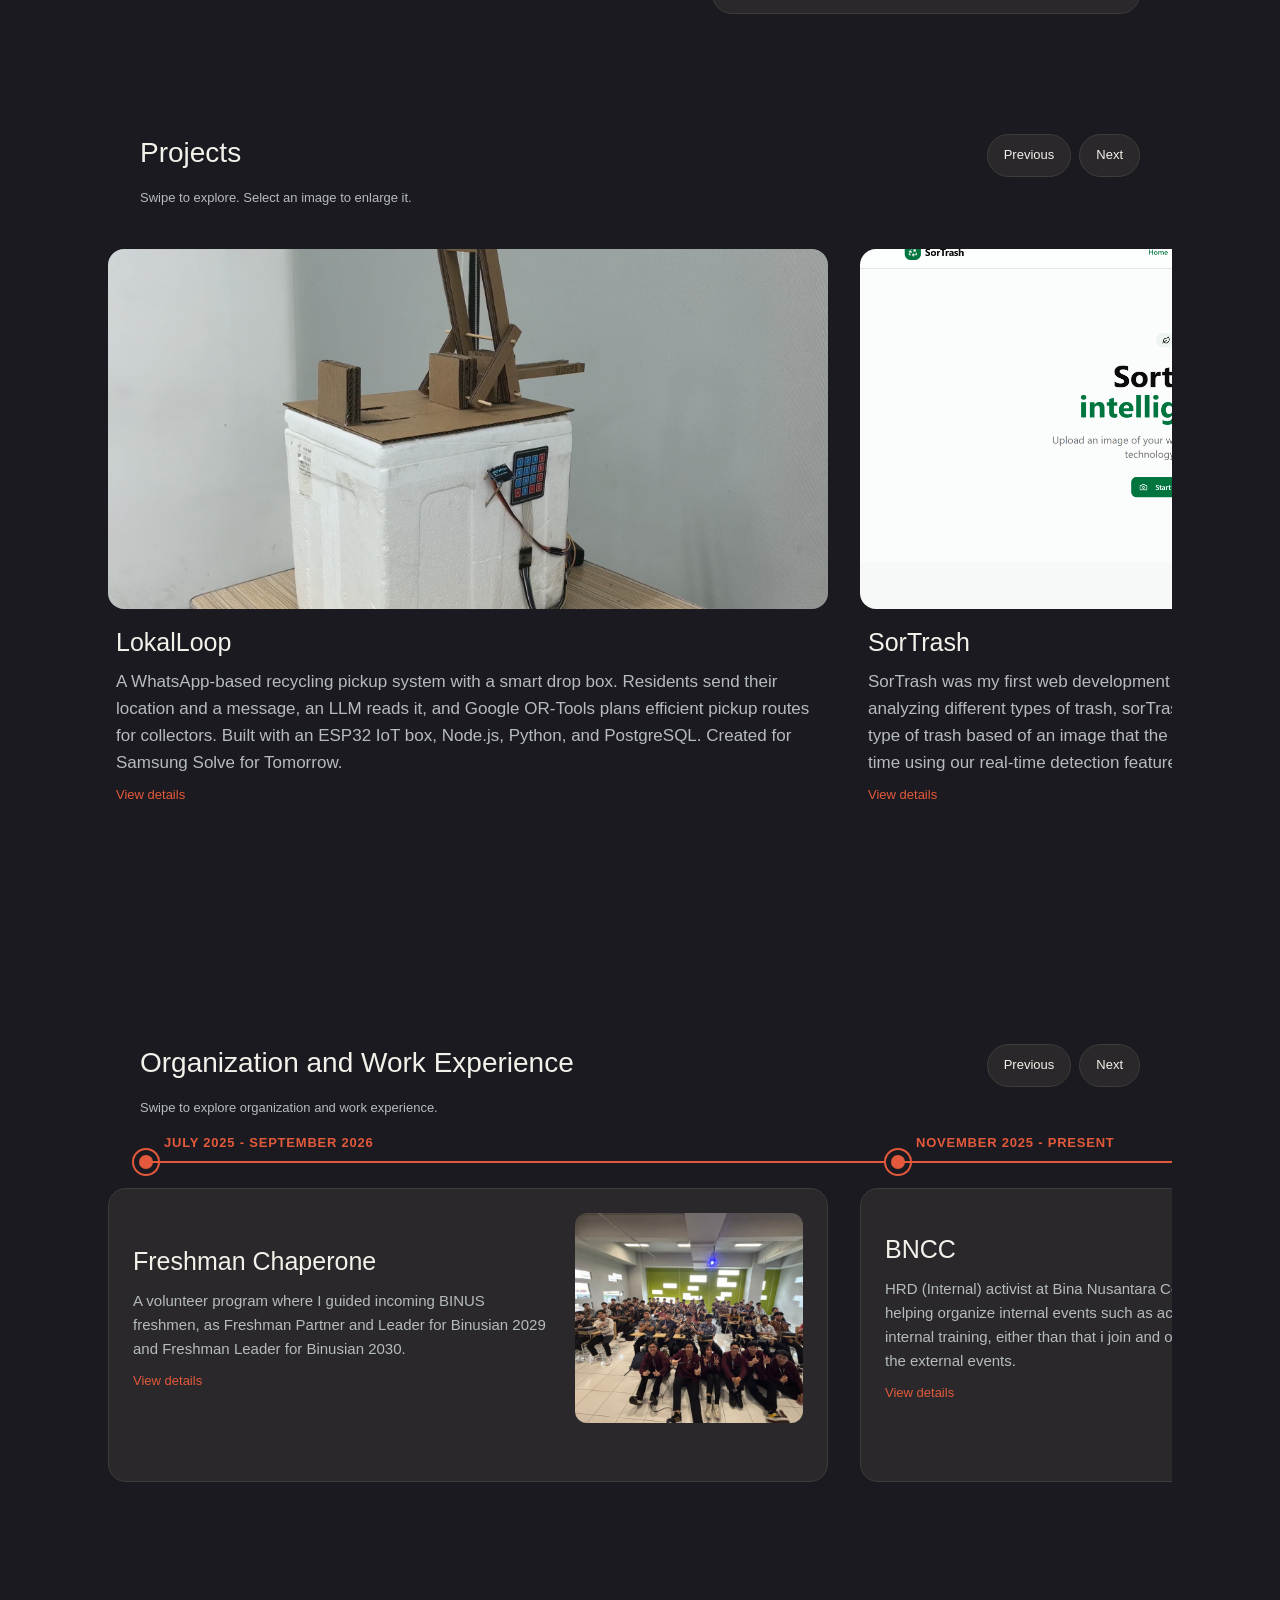
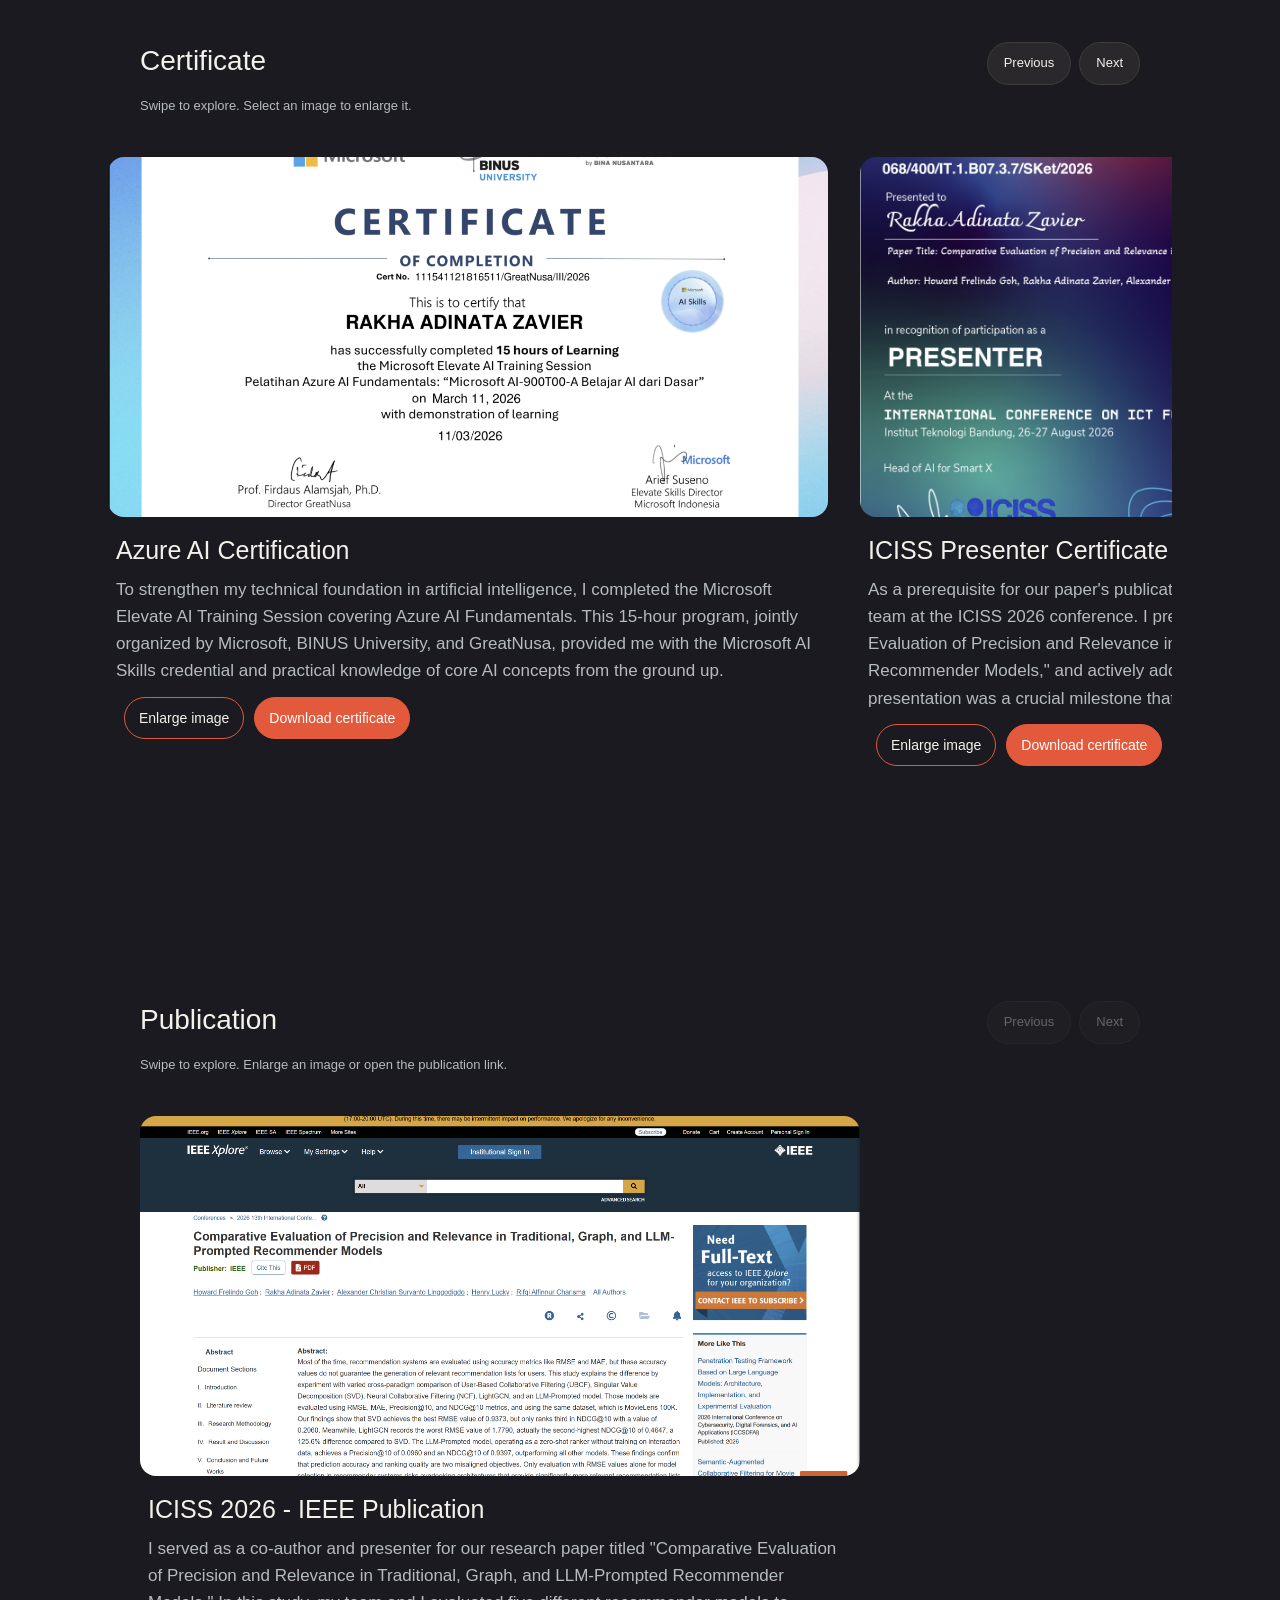
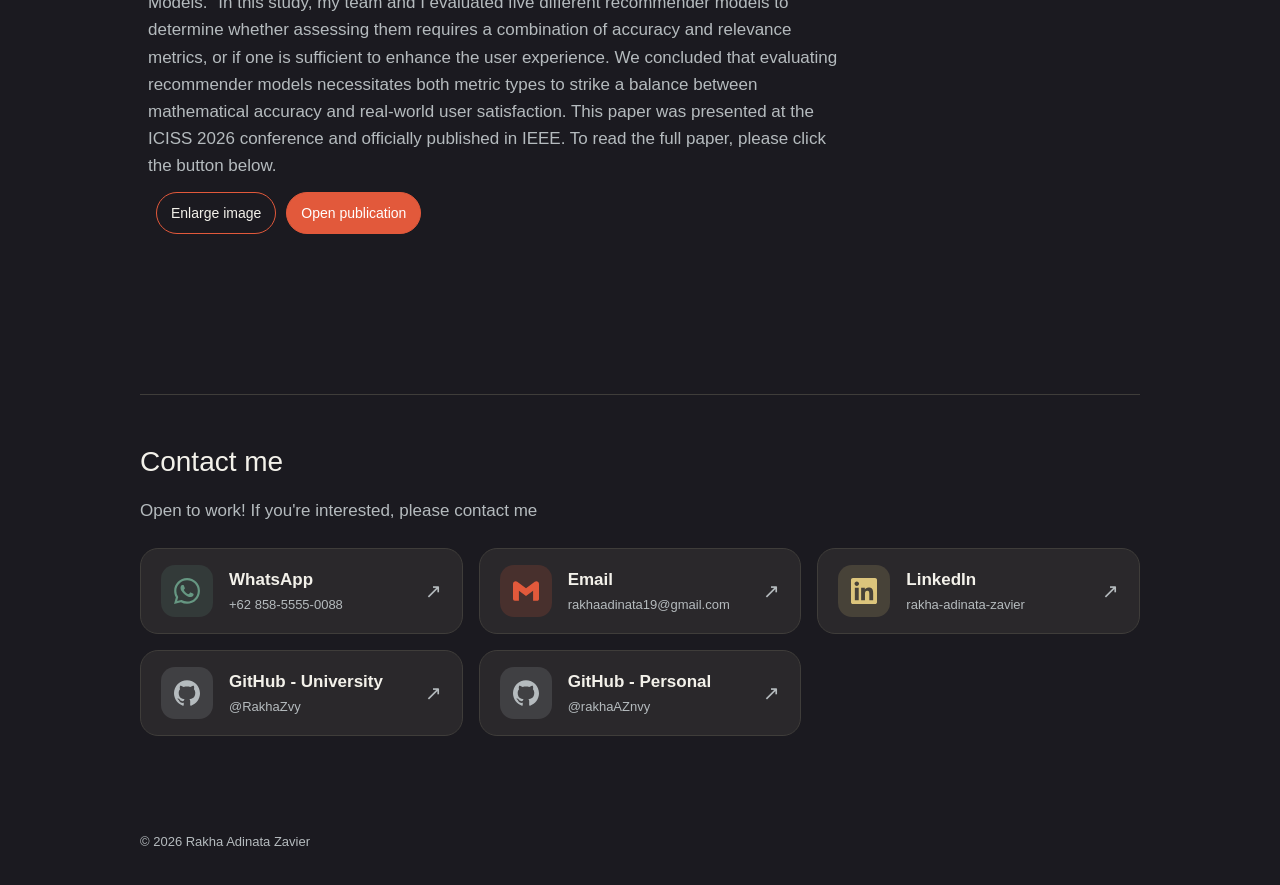
==== commit b3577181: "Update assets and indexs" ====
--- a/index.html
+++ b/index.html
@@ -472,6 +472,25 @@
               <div class="publication-actions"><button class="certificate-enlarge" type="button">Enlarge image</button><a class="publication-link" href="assets/ICISS 2026_Presenter_Certificate_RakhaAdinataZavier.pdf" download>Download certificate</a></div>
             </div>
           </article>
+          <article class="card certificate-card">
+            <button class="certificate-zoom" type="button" aria-label="Enlarge ICISS presenter certificate image"><img
+              src="./assets/CertifSFT.png"
+              alt="ICISS 2026 certificate of appreciation recognizing Rakha Adinata Zavier as a presenter"
+              loading="lazy"
+              width="1400"
+              height="933"
+              draggable="false"
+            /></button>
+            <div class="card-caption">
+              <h3>Samsung Solve for Tomorrow Semifinalist Certificate</h3>
+              <p>
+                This certificate marks my journey as a Top 40 Semifinalist in the Samsung Solve for Tomorrow competition. Through this event, 
+                I helped develop "LokalLoop," an application that utilizes a Large Language Model (LLM) to process and respond to user chats, 
+                seamlessly integrated with an IoT system. My primary role focused on engineering the IoT components, designing the application's user interface, drafting comprehensive project reports, and managing other creative design requirements.
+              </p>
+              <div class="publication-actions"><button class="certificate-enlarge" type="button">Enlarge image</button><a class="publication-link" href="assets/CertificateSFT.pdf" download>Download certificate</a></div>
+            </div>
+          </article>
         </div>
       </section>
       <dialog class="certificate-lightbox" aria-label="Enlarged certificate">
